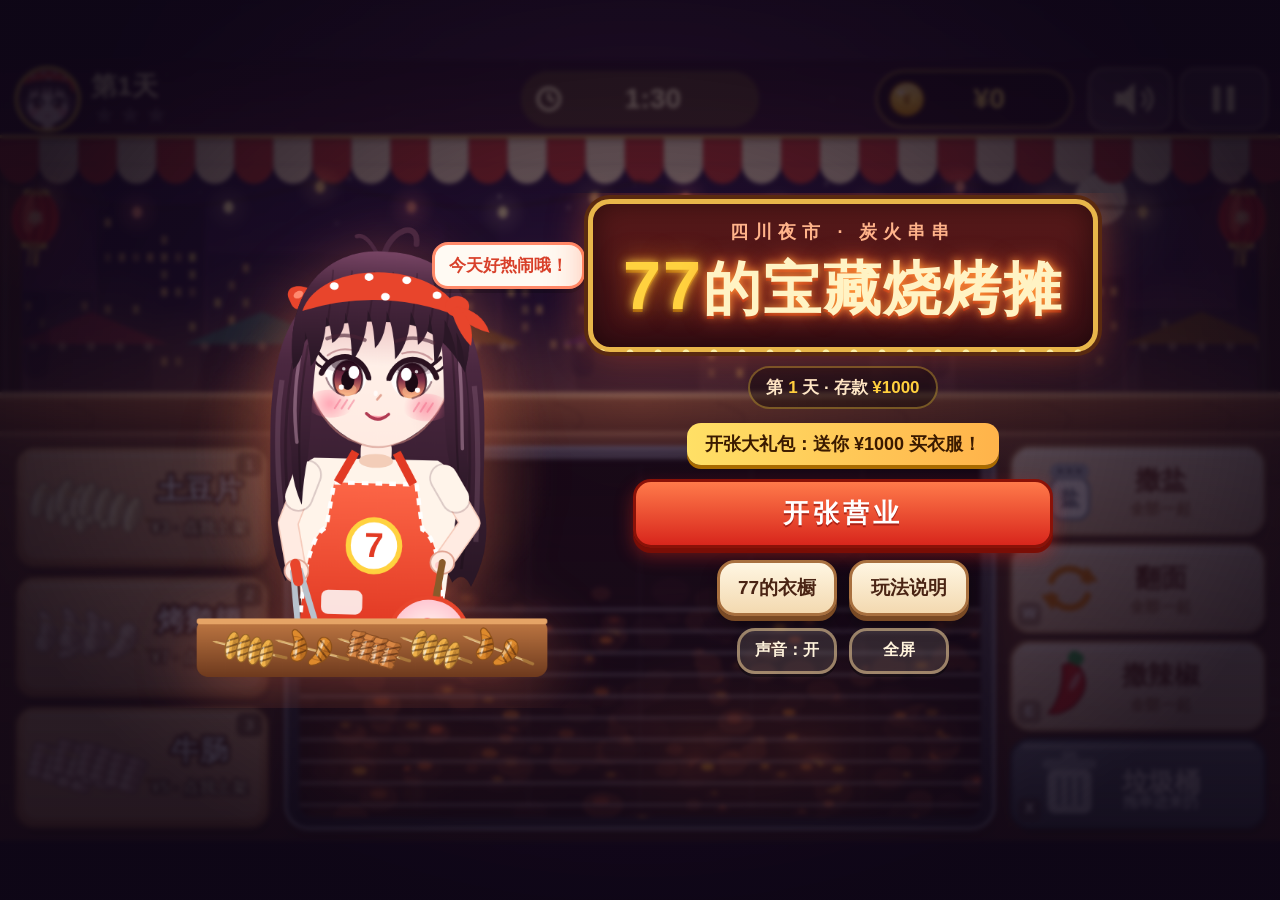
==== index.html @ 45ea3b95 "新版：夜市画面、火候圈、衣橱20+20、四川话77、音频规则（接入页面）" ====
<!doctype html>
<html lang="zh-CN">
<head>
<meta charset="utf-8">
<meta name="viewport" content="width=device-width,initial-scale=1,maximum-scale=1,user-scalable=no,viewport-fit=cover">
<meta name="apple-mobile-web-app-capable" content="yes">
<meta name="mobile-web-app-capable" content="yes">
<meta name="apple-mobile-web-app-status-bar-style" content="black-translucent">
<meta name="theme-color" content="#1a0f24">
<title>77的宝藏烧烤摊</title>
<link rel="stylesheet" href="style.css?v=3">
</head>
<body>
<div id="safeProbe"></div>
<canvas id="c" aria-label="烧烤摊游戏画面"></canvas>

<!-- 首页 -->
<section id="ov-title" class="ov show" aria-label="首页">
  <div class="title-wrap scroll">
    <div class="mascot-box"><canvas id="mascot" width="520" height="620"></canvas><div class="bubble" id="titleSay">大哥大姐，来尝一下嘛～</div></div>
    <div class="title-side">
      <div class="sign"><div class="sign-sub">四川夜市 · 炭火串串</div><h1><span class="n77">77</span>的宝藏烧烤摊</h1><div class="bulbs"></div></div>
      <div class="savebar" id="saveBar"></div>
      <div class="grant" id="grant" hidden></div>
      <div class="btns">
        <button class="btn primary big" id="bStart">开张营业</button>
        <div class="row"><button class="btn" id="bWardrobe">77的衣橱</button><button class="btn" id="bHelp">玩法说明</button></div>
        <div class="row small"><button class="btn ghost" id="bMuteT">声音：开</button><button class="btn ghost" id="bFS">全屏</button></div>
      </div>
      <div class="note" id="saveNote"></div>
    </div>
  </div>
</section>

<!-- 玩法 -->
<section id="ov-help" class="ov modal" aria-label="玩法说明">
  <div class="panel scroll">
    <button class="x" data-close aria-label="关闭">✕</button>
    <h2>怎么摆摊</h2>
    <ol class="steps">
      <li><b>上架</b>：点（或拖）下面的生串托盘，串就上烤架咯。</li>
      <li><b>调味</b>：每串按顺序 <i class="chip salt">撒盐</i> → <i class="chip flip">翻面</i> → <i class="chip chili">撒辣椒</i>。直接点串就做下一步；点右边的工具按钮，所有串一起做。</li>
      <li><b>看火候圈</b>：串上方的圆圈走到<span class="g">绿色</span>就熟了，<span class="o">橙色</span>是“快糊了”（还能卖，赶紧上），走完一圈才会糊。调好料又熟了的串会自动保温，糊得很慢。</li>
      <li><b>上菜</b>：圆圈中间出现 ✓ 就点一下串，会自动送给最着急要它的顾客；也可以把串拖给顾客。</li>
      <li>糊了的串点一下（或拖进垃圾桶）就扔掉，不扣钱。</li>
      <li>连续让顾客满意有<b>连击小费</b>；赚得多，收摊前还会有<b>BOSS大胃王</b>！</li>
    </ol>
    <p class="keys">电脑键盘：<kbd>1</kbd><kbd>2</kbd><kbd>3</kbd> 上架 · <kbd>Q</kbd><kbd>W</kbd><kbd>E</kbd> 撒盐/翻面/撒辣椒 · <kbd>空格</kbd> 上菜 · <kbd>X</kbd> 扔糊串 · <kbd>P</kbd> 暂停 · <kbd>M</kbd> 静音</p>
    <button class="btn primary" data-close>晓得咯！</button>
  </div>
</section>

<!-- 暂停 -->
<section id="ov-pause" class="ov modal" aria-label="暂停">
  <div class="panel narrow">
    <h2>歇一哈哈儿</h2>
    <p class="muted">点“继续”接着烤，串串不会糊。</p>
    <button class="btn primary big" id="bResume">继续</button>
    <div class="row"><button class="btn" id="bMuteP">声音：开</button><button class="btn" id="bQuit">回首页</button></div>
  </div>
</section>

<!-- 收摊 -->
<section id="ov-over" class="ov modal" aria-label="收摊">
  <div class="panel scroll" id="overPanel"></div>
</section>

<!-- 衣橱 -->
<section id="ov-wardrobe" class="ov modal" aria-label="77的衣橱">
  <div class="panel wardrobe">
    <button class="x" data-close aria-label="关闭">✕</button>
    <div class="wd-left">
      <canvas id="wdPrev" width="420" height="520"></canvas>
      <div class="info"><div class="wd-name" id="wdName"></div><div class="wd-money" id="wdMoney"></div></div>
    </div>
    <div class="wd-right">
      <div class="tabs"><button class="tab on" data-tab="outfit">衣服</button><button class="tab" data-tab="hat">帽子·发饰</button></div>
      <div class="grid scroll" id="wdGrid"></div>
      <div class="wd-act"><button class="btn ghost" id="wdReset">换回身上的</button><button class="btn primary" id="wdBtn">穿上</button></div>
    </div>
  </div>
</section>

<!-- 通用确认 -->
<section id="ov-dlg" class="ov modal top" aria-label="确认">
  <div class="panel narrow"><h2 id="dlgT"></h2><p id="dlgM"></p><div class="row"><button class="btn ghost" id="dlgNo">再想想</button><button class="btn primary" id="dlgYes">要得！</button></div></div>
</section>

<script src="js/util.js?v=3"></script>
<script src="js/char.js?v=3"></script>
<script src="js/audio.js?v=3"></script>
<script src="js/game.js?v=3"></script>
<script src="js/render.js?v=3"></script>
<script src="js/ui.js?v=3"></script>
</body>
</html>
---- style.css ----
:root{--plum:#1a0f24;--plum2:#2c1838;--red:#d8261c;--red2:#ff5a3a;--gold:#ffd23f;--cream:#fff3dc;--ink:#4a2414;
  --font:"PingFang SC","Hiragino Sans GB","Microsoft YaHei","Noto Sans CJK SC","Noto Sans SC","Source Han Sans SC","WenQuanYi Micro Hei",sans-serif;}
*{box-sizing:border-box;-webkit-tap-highlight-color:transparent}
html,body{margin:0;height:100%;overflow:hidden;background:radial-gradient(ellipse at 50% 30%,#3a1d40,#120a1c 70%);color:var(--cream);font-family:var(--font);
  -webkit-user-select:none;user-select:none;-webkit-touch-callout:none;overscroll-behavior:none;touch-action:none}
#safeProbe{position:fixed;inset:0;pointer-events:none;visibility:hidden;padding:env(safe-area-inset-top) env(safe-area-inset-right) env(safe-area-inset-bottom) env(safe-area-inset-left)}
#c{position:absolute;display:block;touch-action:none}
.ov{position:fixed;inset:0;display:none;z-index:10;padding:max(10px,env(safe-area-inset-top)) max(10px,env(safe-area-inset-right)) max(10px,env(safe-area-inset-bottom)) max(10px,env(safe-area-inset-left))}
.ov.show{display:flex;align-items:center;justify-content:center;animation:fadeIn .22s ease-out}
.ov.modal{background:rgba(14,6,20,.62);backdrop-filter:blur(3px);-webkit-backdrop-filter:blur(3px)}
.ov.top{z-index:30}
@keyframes fadeIn{from{opacity:0}to{opacity:1}}
@keyframes popIn{from{transform:scale(.86);opacity:0}to{transform:scale(1);opacity:1}}
.scroll{overflow-y:auto;-webkit-overflow-scrolling:touch;touch-action:pan-y;overscroll-behavior:contain}
/* ---------- 按钮 ---------- */
.btn{font-family:var(--font);font-weight:900;font-size:19px;color:var(--ink);background:linear-gradient(#fff6e2,#f3d9b0);border:3px solid #a8703f;border-radius:18px;padding:12px 18px;min-height:52px;min-width:120px;
  box-shadow:0 5px 0 #7a4a24,0 8px 16px rgba(0,0,0,.35);cursor:pointer;transition:transform .08s,box-shadow .08s;touch-action:manipulation}
.btn:active{transform:translateY(4px) scale(.98);box-shadow:0 1px 0 #7a4a24,0 3px 8px rgba(0,0,0,.35)}
.btn:focus-visible{outline:3px solid var(--gold);outline-offset:3px}
.btn.primary{color:#fff;background:linear-gradient(#ff7a4a,#d8261c);border-color:#8a1208;box-shadow:0 5px 0 #7a0e06,0 8px 18px rgba(216,38,28,.45);text-shadow:0 2px 0 rgba(120,0,0,.5)}
.btn.primary:active{box-shadow:0 1px 0 #7a0e06}
.btn.big{font-size:26px;padding:14px 28px;min-height:64px;letter-spacing:4px}
.btn.ghost{background:rgba(255,243,220,.12);color:var(--cream);border-color:rgba(255,220,160,.5);box-shadow:0 3px 0 rgba(0,0,0,.35)}
.btn[disabled]{filter:grayscale(.7);opacity:.6;cursor:not-allowed}
.row{display:flex;gap:12px;justify-content:center;flex-wrap:wrap}
.row.small .btn{font-size:16px;min-height:46px;min-width:100px;padding:8px 14px}
/* ---------- 首页 ---------- */
#ov-title{background:radial-gradient(ellipse at 50% 45%,rgba(40,14,40,.55),rgba(14,6,22,.88) 75%);backdrop-filter:blur(2px);-webkit-backdrop-filter:blur(2px)}
.title-wrap{display:flex;align-items:center;justify-content:center;gap:26px;width:100%;max-width:1100px;max-height:100%;padding:6px}
.title-side{display:flex;flex-direction:column;align-items:center;gap:14px;min-width:0}
.mascot-box{position:relative;flex:0 0 auto}
#mascot{width:min(36vw,60vh,380px);height:auto;display:block;filter:drop-shadow(0 10px 30px rgba(255,120,80,.35))}
.bubble{position:absolute;top:4%;right:-6%;background:#fffaf3;color:#d8402a;font-weight:900;font-size:17px;padding:9px 14px;border-radius:16px;border:3px solid #ff8a6a;box-shadow:0 4px 0 rgba(0,0,0,.2);white-space:nowrap;animation:bob 2.4s ease-in-out infinite}
@keyframes bob{50%{transform:translateY(-6px)}}
.sign{position:relative;padding:16px 30px 18px;border-radius:22px;background:linear-gradient(#5a1a1a,#3a0e14);border:5px solid #e8b64a;box-shadow:0 0 0 4px #5a2a10,0 0 40px rgba(255,90,40,.45),inset 0 0 30px rgba(0,0,0,.5);text-align:center;animation:popIn .5s cubic-bezier(.2,1.4,.4,1)}
.sign h1{margin:2px 0 0;font-size:clamp(30px,5.4vw,58px);font-weight:900;letter-spacing:2px;color:#fff3c4;text-shadow:0 0 8px #ff9a3a,0 0 22px #ff5a2a,0 3px 0 #8a1208;white-space:nowrap}
.sign .n77{color:#ffd23f;font-size:1.18em;text-shadow:0 0 10px #ffd23f,0 0 26px #ff7a1a,0 3px 0 #8a4a00}
.sign-sub{font-size:clamp(13px,1.8vw,18px);font-weight:800;color:#ffb38a;letter-spacing:6px}
.bulbs{position:absolute;inset:-5px;border-radius:22px;pointer-events:none;background:
  radial-gradient(circle,#fff6b0 0 3px,transparent 4px) 0 0/28px 28px;-webkit-mask:linear-gradient(#000,#000) content-box exclude,linear-gradient(#000,#000);mask:linear-gradient(#000,#000) content-box exclude,linear-gradient(#000,#000);padding:4px;animation:twinkle 1.2s steps(2) infinite;opacity:.9}
@keyframes twinkle{50%{opacity:.45}}
.savebar{font-weight:800;font-size:17px;color:#ffe9c8;background:rgba(0,0,0,.35);padding:8px 16px;border-radius:999px;border:2px solid rgba(255,210,63,.35);text-align:center}
.savebar b{color:var(--gold)}
.grant{font-weight:900;font-size:18px;color:#3a1a00;background:linear-gradient(90deg,#ffe066,#ffb34a);padding:9px 18px;border-radius:14px;box-shadow:0 4px 0 #a86a00;animation:popIn .5s .3s both cubic-bezier(.2,1.4,.4,1)}
.btns{display:flex;flex-direction:column;gap:12px;align-items:stretch;width:min(420px,88vw)}
.note{font-size:14px;color:#ffb0a0;min-height:1em;text-align:center}
@media (orientation:portrait){.title-wrap{flex-direction:column;gap:6px}#mascot{width:min(62vw,40vh,340px)}.bubble{right:-14%;font-size:15px}}
@media (max-height:500px) and (orientation:landscape){#mascot{width:min(30vw,82vh)}.sign{padding:8px 18px 10px}.sign h1{font-size:32px}.btns{gap:8px}.btn.big{min-height:52px;font-size:22px;padding:8px 20px}.btn{min-height:46px;padding:8px 14px;font-size:17px}.title-side{gap:8px}.savebar{font-size:14px;padding:5px 12px}.grant{font-size:15px;padding:6px 12px}}
/* ---------- 面板 ---------- */
.panel{position:relative;background:linear-gradient(#fff8ea,#f6e2c2);color:var(--ink);border:4px solid #a8703f;border-radius:26px;padding:22px 24px;max-width:620px;width:100%;max-height:100%;box-shadow:0 0 0 5px #5a2e14,0 20px 60px rgba(0,0,0,.55);animation:popIn .28s cubic-bezier(.2,1.4,.4,1);text-align:center}
.panel.narrow{max-width:420px}
.panel h2{margin:0 0 10px;font-size:28px;font-weight:900;color:#c8352b;letter-spacing:2px}
.panel p{font-size:17px;line-height:1.6;margin:8px 0 14px}
.muted{color:#8a5a3a}
.x{position:absolute;top:10px;right:10px;width:48px;height:48px;border-radius:50%;border:3px solid #a8703f;background:#fff3dc;color:#7a3a20;font-size:24px;font-weight:900;cursor:pointer;line-height:1;z-index:2;touch-action:manipulation}
.x:active{transform:scale(.92)}
.steps{text-align:left;font-size:17px;line-height:1.65;padding-left:24px;margin:6px 0 10px}
.steps li{margin:6px 0}
.chip{font-style:normal;font-weight:900;padding:1px 8px;border-radius:8px;color:#fff;white-space:nowrap}
.chip.salt{background:#6a7a8a}.chip.flip{background:#e07a00}.chip.chili{background:#d8261c}
.g{color:#1f9a3a;font-weight:900}.o{color:#e07a00;font-weight:900}
.keys{font-size:14px!important;color:#8a5a3a}
kbd{display:inline-block;min-width:22px;padding:1px 6px;border-radius:6px;background:#fff;border:2px solid #c8a07a;font-family:var(--font);font-weight:900;font-size:13px;color:#5a2e14}
@media (pointer:coarse){.keys{display:none}}
/* 收摊 */
.over-day{font-size:16px;font-weight:900;color:#a86a3a;letter-spacing:4px}
.stars{display:flex;justify-content:center;gap:10px;margin:6px 0}
.stars span{font-size:46px;color:#d8c8b0;text-shadow:0 3px 0 rgba(0,0,0,.15);transform:scale(.4);opacity:0;animation:starIn .45s cubic-bezier(.2,1.6,.4,1) forwards}
.stars span.on{color:#ffc21a;text-shadow:0 0 12px #ffe066,0 3px 0 #a86a00}
@keyframes starIn{to{transform:scale(1);opacity:1}}
.earn{font-size:44px;font-weight:900;color:#d8261c;margin:2px 0}
.stats{display:grid;grid-template-columns:repeat(3,1fr);gap:8px;margin:12px 0}
.stats div{background:rgba(255,255,255,.65);border-radius:14px;padding:8px 4px;font-size:14px;color:#8a5a3a;font-weight:800}
.stats b{display:block;font-size:22px;color:#5a2e14}
.qsay{background:#fff;border:3px solid #ff8a6a;border-radius:16px;padding:10px 14px;font-weight:900;color:#d8402a;margin:10px auto;max-width:440px}
.boss-res{font-weight:900;color:#7a2ad0;margin:4px 0}
/* ---------- 衣橱 ---------- */
.panel.wardrobe{max-width:1000px;display:flex;gap:18px;padding:18px;height:min(640px,100%);text-align:left}
.wd-left{flex:0 0 36%;display:flex;flex-direction:column;align-items:center;justify-content:center;background:radial-gradient(ellipse at 50% 40%,#ffe0ec,#ffc2d6 60%,#f0a0c0);border-radius:20px;border:3px solid #e8a0b8;padding:10px;min-height:0;position:relative;overflow:hidden}
#wdPrev{width:100%;height:auto;max-height:calc(100% - 70px);object-fit:contain}
.info{display:flex;flex-direction:column;align-items:center;gap:4px}
.wd-name{font-size:22px;font-weight:900;color:#a8204a;text-align:center}
.wd-money{font-size:16px;font-weight:900;color:#5a2e14;background:rgba(255,255,255,.7);border-radius:999px;padding:4px 14px;margin-top:6px}
.wd-right{flex:1;display:flex;flex-direction:column;min-width:0;min-height:0}
.tabs{display:flex;gap:8px;margin:2px 56px 10px 0}
.tab{flex:1;font-family:var(--font);font-size:18px;font-weight:900;min-height:48px;border-radius:14px;border:3px solid #c8a07a;background:#fff3dc;color:#8a5a3a;cursor:pointer;touch-action:manipulation}
.tab.on{background:#d8261c;color:#fff;border-color:#8a1208}
.grid{flex:1;display:grid;grid-template-columns:repeat(auto-fill,minmax(112px,1fr));gap:10px;padding:4px 4px 10px;min-height:0;align-content:start}
.card{position:relative;background:#fff;border:3px solid #e8d0b0;border-radius:16px;padding:4px 4px 6px;cursor:pointer;text-align:center;transition:transform .1s;touch-action:manipulation}
.card:active{transform:scale(.96)}
.card canvas{width:100%;height:auto;display:block;border-radius:12px;background:linear-gradient(#fff4f8,#ffe2ec)}
.card .nm{font-size:13px;font-weight:900;color:#5a2e14;margin-top:3px;white-space:nowrap;overflow:hidden;text-overflow:ellipsis}
.card .pr{font-size:13px;font-weight:900;color:#d8261c}
.card .pr.own{color:#2f9a4a}
.card.sel{border-color:#ff5a7a;box-shadow:0 0 0 3px #ffb0c4}
.card.wear::after{content:"穿着";position:absolute;top:6px;left:6px;background:#2fae4a;color:#fff;font-size:12px;font-weight:900;padding:1px 7px;border-radius:8px}
.card .new{position:absolute;top:6px;right:6px;background:#ff5a3a;color:#fff;font-size:11px;font-weight:900;padding:1px 6px;border-radius:8px}
.wd-act{display:flex;gap:10px;justify-content:flex-end;padding-top:10px;border-top:2px dashed #e0c8a8}
.wd-act .btn{min-width:130px}
@media (orientation:portrait){.panel.wardrobe{flex-direction:column;height:100%;max-height:100%;padding:14px}.wd-left{flex:0 0 34%;flex-direction:row;gap:8px}#wdPrev{width:auto;height:100%;max-height:100%}.wd-left .info{flex:0 0 auto;max-width:45%}.wd-name{writing-mode:horizontal-tb}.grid{grid-template-columns:repeat(auto-fill,minmax(96px,1fr))}}
@media (max-height:500px) and (orientation:landscape){.panel.wardrobe{height:100%;padding:10px;gap:10px}.tab{min-height:44px}.grid{grid-template-columns:repeat(auto-fill,minmax(90px,1fr));gap:8px}.info{display:flex;flex-direction:column;align-items:center;gap:4px}
.wd-name{font-size:17px}.wd-money{font-size:13px}.wd-act{padding-top:6px}.wd-act .btn{min-height:46px;padding:6px 12px}}
.sparkle{position:absolute;pointer-events:none;width:16px;height:16px;background:radial-gradient(circle,#fff 0 30%,#ffe066 40%,transparent 70%);border-radius:50%;animation:spk .9s ease-out forwards}
@keyframes spk{from{transform:translate(0,0) scale(.4);opacity:1}to{transform:translate(var(--dx),var(--dy)) scale(1.3);opacity:0}}
@media (max-height:500px) and (orientation:landscape){.panel{padding:12px 18px}.panel h2{font-size:22px;margin-bottom:4px}.stars span{font-size:34px}.earn{font-size:34px}.stats{grid-template-columns:repeat(6,1fr);gap:6px;margin:8px 0}.stats div{font-size:12px;padding:5px 2px}.stats b{font-size:18px}.qsay{margin:6px auto;padding:6px 12px}.steps{font-size:15px;line-height:1.5}
  #overPanel .btns{flex-direction:row;width:auto;justify-content:center;align-items:center}#overPanel .btns .row{flex-wrap:nowrap}}
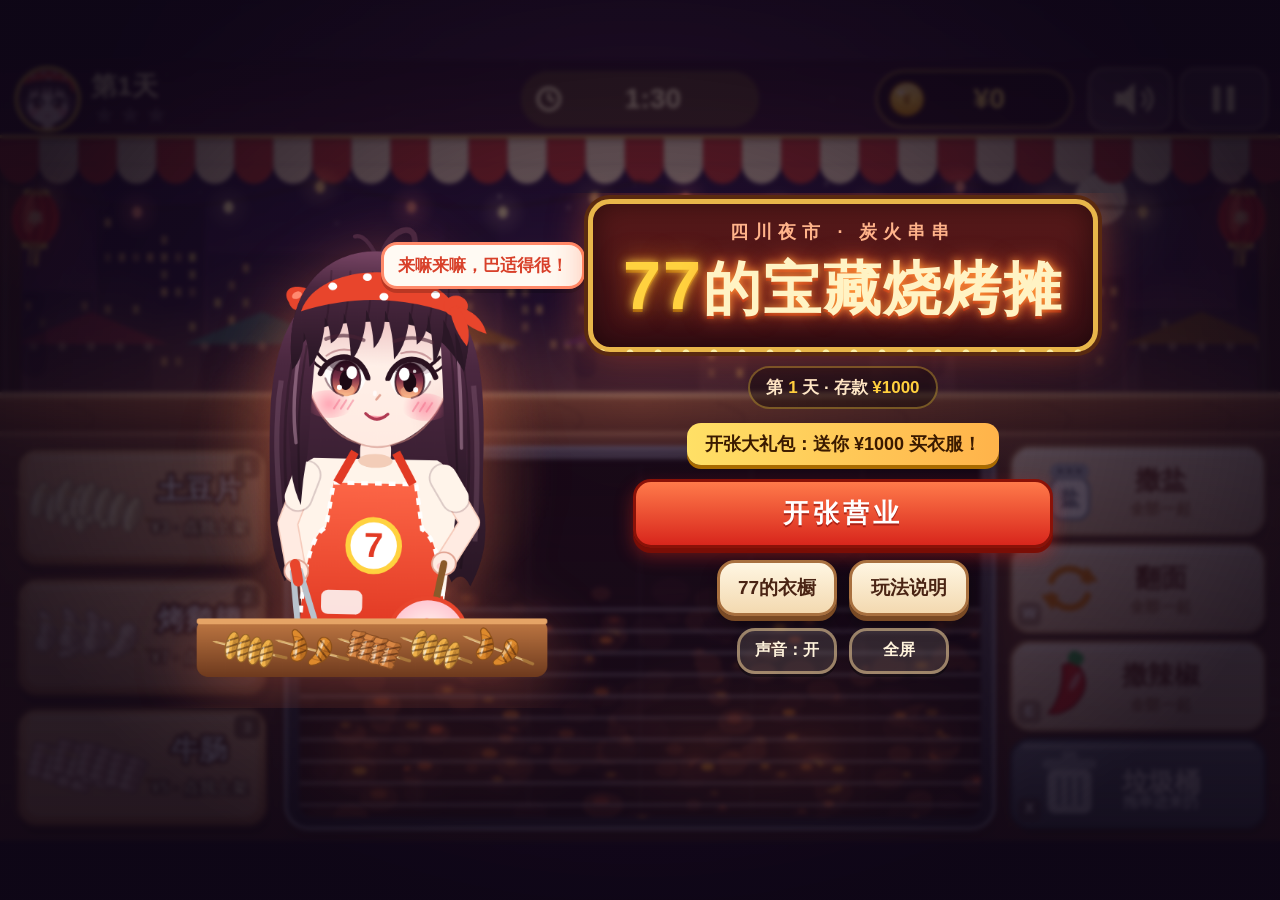
==== commit 42e1a4e7: "四川话台词补充、玩法文字、progress.md" ====
--- a/index.html
+++ b/index.html
@@ -38,8 +38,8 @@
     <button class="x" data-close aria-label="关闭">✕</button>
     <h2>怎么摆摊</h2>
     <ol class="steps">
-      <li><b>上架</b>：点（或拖）下面的生串托盘，串就上烤架咯。</li>
-      <li><b>调味</b>：每串按顺序 <i class="chip salt">撒盐</i> → <i class="chip flip">翻面</i> → <i class="chip chili">撒辣椒</i>。直接点串就做下一步；点右边的工具按钮，所有串一起做。</li>
+      <li><b>上架</b>：点（或拖）生串托盘，串就上烤架咯。</li>
+      <li><b>调味</b>：每串按顺序 <i class="chip salt">撒盐</i> → <i class="chip flip">翻面</i> → <i class="chip chili">撒辣椒</i>。直接点串就做下一步；点工具按钮，所有串一起做。</li>
       <li><b>看火候圈</b>：串上方的圆圈走到<span class="g">绿色</span>就熟了，<span class="o">橙色</span>是“快糊了”（还能卖，赶紧上），走完一圈才会糊。调好料又熟了的串会自动保温，糊得很慢。</li>
       <li><b>上菜</b>：圆圈中间出现 ✓ 就点一下串，会自动送给最着急要它的顾客；也可以把串拖给顾客。</li>
       <li>糊了的串点一下（或拖进垃圾桶）就扔掉，不扣钱。</li>
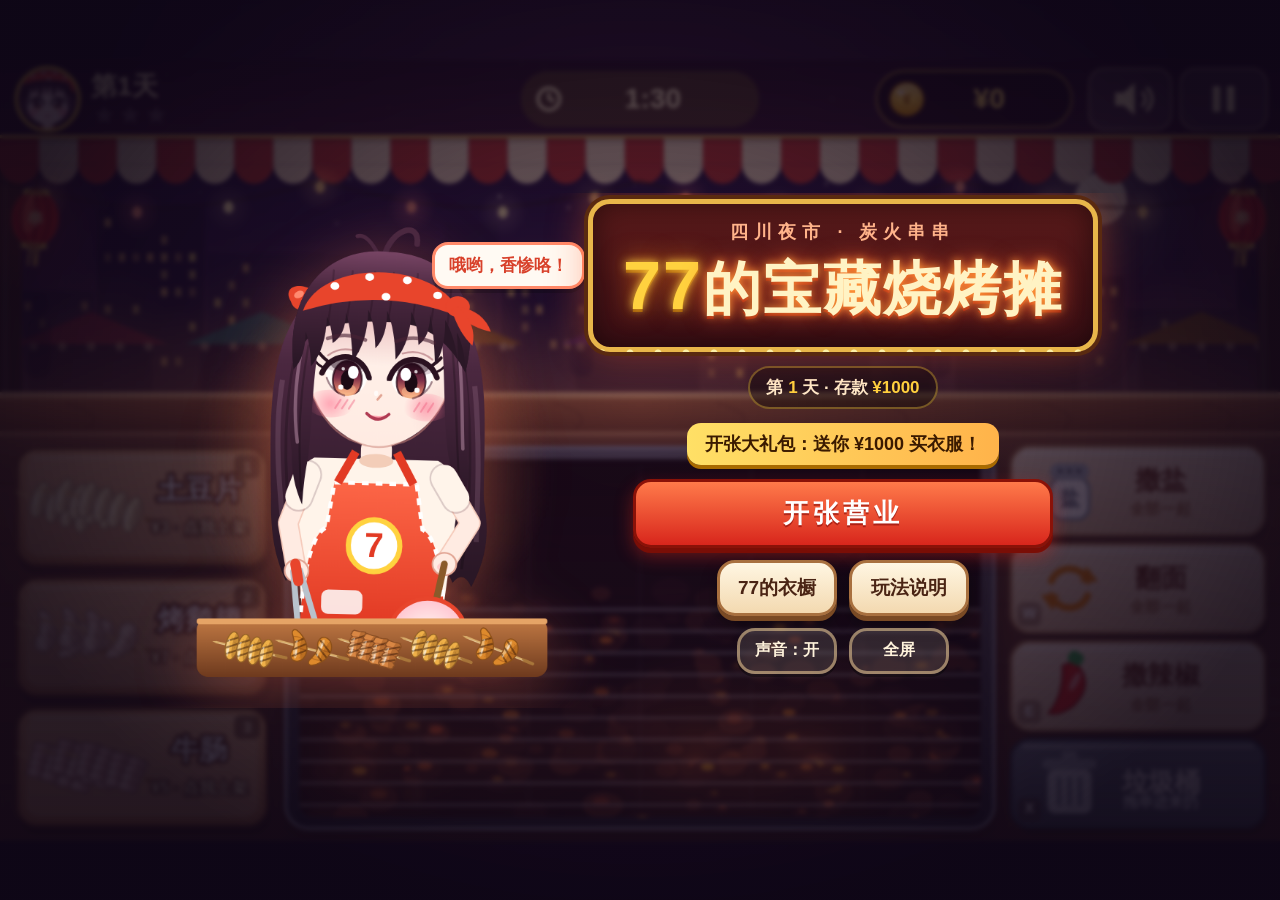
==== commit 8039d8bd: "衣橱预览：清掉残留台词/大招光环，气泡不裁切" ====
--- a/index.html
+++ b/index.html
@@ -8,7 +8,7 @@
 <meta name="apple-mobile-web-app-status-bar-style" content="black-translucent">
 <meta name="theme-color" content="#1a0f24">
 <title>77的宝藏烧烤摊</title>
-<link rel="stylesheet" href="style.css?v=3">
+<link rel="stylesheet" href="style.css?v=4">
 </head>
 <body>
 <div id="safeProbe"></div>
@@ -86,11 +86,11 @@
   <div class="panel narrow"><h2 id="dlgT"></h2><p id="dlgM"></p><div class="row"><button class="btn ghost" id="dlgNo">再想想</button><button class="btn primary" id="dlgYes">要得！</button></div></div>
 </section>
 
-<script src="js/util.js?v=3"></script>
-<script src="js/char.js?v=3"></script>
-<script src="js/audio.js?v=3"></script>
-<script src="js/game.js?v=3"></script>
-<script src="js/render.js?v=3"></script>
-<script src="js/ui.js?v=3"></script>
+<script src="js/util.js?v=4"></script>
+<script src="js/char.js?v=4"></script>
+<script src="js/audio.js?v=4"></script>
+<script src="js/game.js?v=4"></script>
+<script src="js/render.js?v=4"></script>
+<script src="js/ui.js?v=4"></script>
 </body>
 </html>
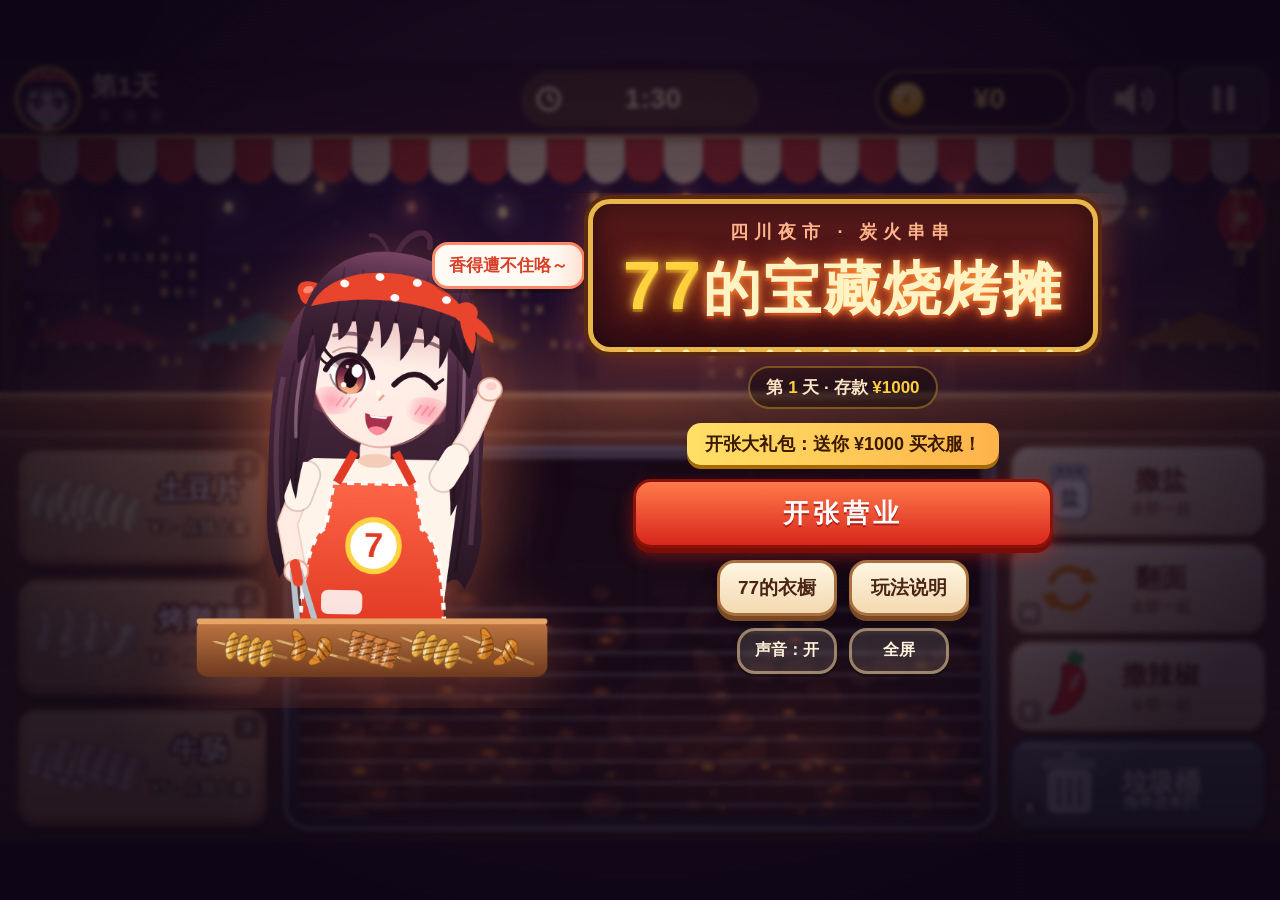
==== commit c11aa8f1: "衣橱预览台词气泡放大" ====
--- a/index.html
+++ b/index.html
@@ -8,7 +8,7 @@
 <meta name="apple-mobile-web-app-status-bar-style" content="black-translucent">
 <meta name="theme-color" content="#1a0f24">
 <title>77的宝藏烧烤摊</title>
-<link rel="stylesheet" href="style.css?v=4">
+<link rel="stylesheet" href="style.css?v=5">
 </head>
 <body>
 <div id="safeProbe"></div>
@@ -86,11 +86,11 @@
   <div class="panel narrow"><h2 id="dlgT"></h2><p id="dlgM"></p><div class="row"><button class="btn ghost" id="dlgNo">再想想</button><button class="btn primary" id="dlgYes">要得！</button></div></div>
 </section>
 
-<script src="js/util.js?v=4"></script>
-<script src="js/char.js?v=4"></script>
-<script src="js/audio.js?v=4"></script>
-<script src="js/game.js?v=4"></script>
-<script src="js/render.js?v=4"></script>
-<script src="js/ui.js?v=4"></script>
+<script src="js/util.js?v=5"></script>
+<script src="js/char.js?v=5"></script>
+<script src="js/audio.js?v=5"></script>
+<script src="js/game.js?v=5"></script>
+<script src="js/render.js?v=5"></script>
+<script src="js/ui.js?v=5"></script>
 </body>
 </html>
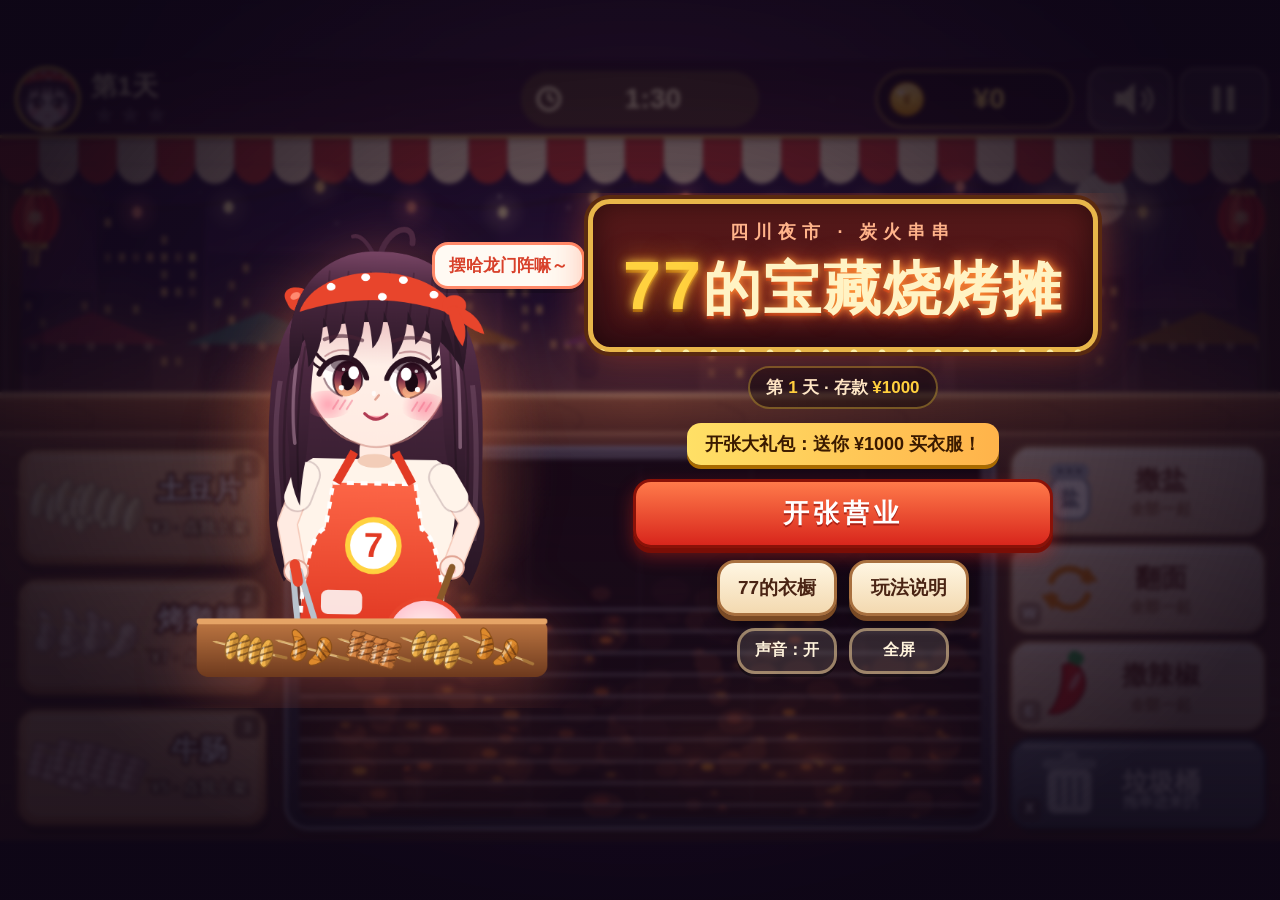
==== commit a33d752f: "15款发型（衣橱新标签）、顾客更多、BOSS预告+烤架自动结算、存档v3" ====
--- a/index.html
+++ b/index.html
@@ -74,7 +74,7 @@
       <div class="info"><div class="wd-name" id="wdName"></div><div class="wd-money" id="wdMoney"></div></div>
     </div>
     <div class="wd-right">
-      <div class="tabs"><button class="tab on" data-tab="outfit">衣服</button><button class="tab" data-tab="hat">帽子·发饰</button></div>
+      <div class="tabs"><button class="tab on" data-tab="outfit">衣服</button><button class="tab" data-tab="hair">发型</button><button class="tab" data-tab="hat">帽子·发饰</button></div>
       <div class="grid scroll" id="wdGrid"></div>
       <div class="wd-act"><button class="btn ghost" id="wdReset">换回身上的</button><button class="btn primary" id="wdBtn">穿上</button></div>
     </div>
@@ -88,6 +88,7 @@
 
 <script src="js/util.js?v=5"></script>
 <script src="js/char.js?v=5"></script>
+<script src="js/hair.js?v=5"></script>
 <script src="js/audio.js?v=5"></script>
 <script src="js/game.js?v=5"></script>
 <script src="js/render.js?v=5"></script>
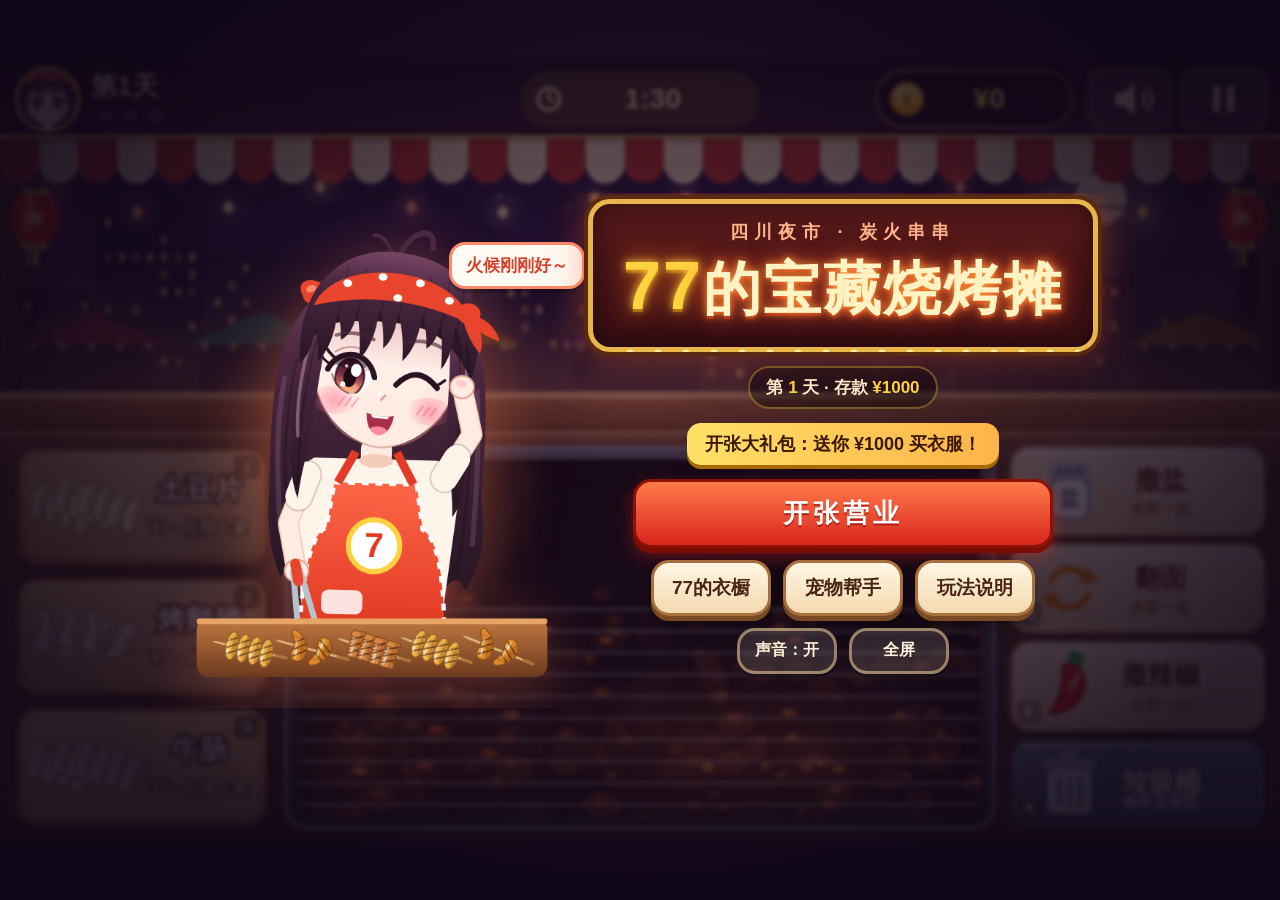
==== commit e780a884: "宠物帮手：9只可买（¥500），最多2只上班，自动上架/调味/上菜，不碰BOSS、不烤糊，存档v4" ====
--- a/index.html
+++ b/index.html
@@ -8,7 +8,7 @@
 <meta name="apple-mobile-web-app-status-bar-style" content="black-translucent">
 <meta name="theme-color" content="#1a0f24">
 <title>77的宝藏烧烤摊</title>
-<link rel="stylesheet" href="style.css?v=5">
+<link rel="stylesheet" href="style.css?v=6">
 </head>
 <body>
 <div id="safeProbe"></div>
@@ -24,7 +24,7 @@
       <div class="grant" id="grant" hidden></div>
       <div class="btns">
         <button class="btn primary big" id="bStart">开张营业</button>
-        <div class="row"><button class="btn" id="bWardrobe">77的衣橱</button><button class="btn" id="bHelp">玩法说明</button></div>
+        <div class="row"><button class="btn" id="bWardrobe">77的衣橱</button><button class="btn" id="bPets">宠物帮手</button><button class="btn" id="bHelp">玩法说明</button></div>
         <div class="row small"><button class="btn ghost" id="bMuteT">声音：开</button><button class="btn ghost" id="bFS">全屏</button></div>
       </div>
       <div class="note" id="saveNote"></div>
@@ -74,8 +74,9 @@
       <div class="info"><div class="wd-name" id="wdName"></div><div class="wd-money" id="wdMoney"></div></div>
     </div>
     <div class="wd-right">
-      <div class="tabs"><button class="tab on" data-tab="outfit">衣服</button><button class="tab" data-tab="hair">发型</button><button class="tab" data-tab="hat">帽子·发饰</button></div>
+      <div class="tabs"><button class="tab on" data-tab="outfit">衣服</button><button class="tab" data-tab="hair">发型</button><button class="tab" data-tab="hat">帽子·发饰</button><button class="tab" data-tab="pet">宠物帮手</button></div>
       <div class="grid scroll" id="wdGrid"></div>
+      <div class="roster" id="wdRoster" hidden></div>
       <div class="wd-act"><button class="btn ghost" id="wdReset">换回身上的</button><button class="btn primary" id="wdBtn">穿上</button></div>
     </div>
   </div>
@@ -86,12 +87,13 @@
   <div class="panel narrow"><h2 id="dlgT"></h2><p id="dlgM"></p><div class="row"><button class="btn ghost" id="dlgNo">再想想</button><button class="btn primary" id="dlgYes">要得！</button></div></div>
 </section>
 
-<script src="js/util.js?v=5"></script>
-<script src="js/char.js?v=5"></script>
-<script src="js/hair.js?v=5"></script>
-<script src="js/audio.js?v=5"></script>
-<script src="js/game.js?v=5"></script>
-<script src="js/render.js?v=5"></script>
-<script src="js/ui.js?v=5"></script>
+<script src="js/util.js?v=6"></script>
+<script src="js/char.js?v=6"></script>
+<script src="js/hair.js?v=6"></script>
+<script src="js/pets.js?v=6"></script>
+<script src="js/audio.js?v=6"></script>
+<script src="js/game.js?v=6"></script>
+<script src="js/render.js?v=6"></script>
+<script src="js/ui.js?v=6"></script>
 </body>
 </html>
--- a/style.css
+++ b/style.css
@@ -104,3 +104,14 @@
 @keyframes spk{from{transform:translate(0,0) scale(.4);opacity:1}to{transform:translate(var(--dx),var(--dy)) scale(1.3);opacity:0}}
 @media (max-height:500px) and (orientation:landscape){.panel{padding:12px 18px}.panel h2{font-size:22px;margin-bottom:4px}.stars span{font-size:34px}.earn{font-size:34px}.stats{grid-template-columns:repeat(6,1fr);gap:6px;margin:8px 0}.stats div{font-size:12px;padding:5px 2px}.stats b{font-size:18px}.qsay{margin:6px auto;padding:6px 12px}.steps{font-size:15px;line-height:1.5}
   #overPanel .btns{flex-direction:row;width:auto;justify-content:center;align-items:center}#overPanel .btns .row{flex-wrap:nowrap}}
+/* 宠物帮手 */
+.tab{font-size:16px;padding:0 4px;white-space:nowrap}
+.roster{display:flex;flex-wrap:wrap;align-items:center;gap:6px;margin:6px 0 2px;padding:6px 8px;background:#fff3dc;border:2px dashed #e0b88a;border-radius:12px;font-weight:900;color:#8a5a3a;font-size:14px}
+.roster[hidden]{display:none}
+.roster .rl{color:#d8261c;margin-right:2px}
+.roster .rh{font-size:13px;font-weight:800;color:#9a6a4a}
+.roster .chip{font-family:var(--font);font-weight:900;font-size:14px;min-height:36px;padding:0 10px;border-radius:18px;border:2px solid #ff9ab8;background:#fff;color:#8a3a5a;cursor:pointer;touch-action:manipulation}
+.roster .chip b{color:#d8261c;font-size:12px}
+#ov-wardrobe.pet-tab .card canvas{background:linear-gradient(#fffbe8,#ffeccc)}
+#ov-wardrobe.pet-tab .card.wear::after{content:"上班"}
+#ov-wardrobe.pet-tab #wdReset{display:none}
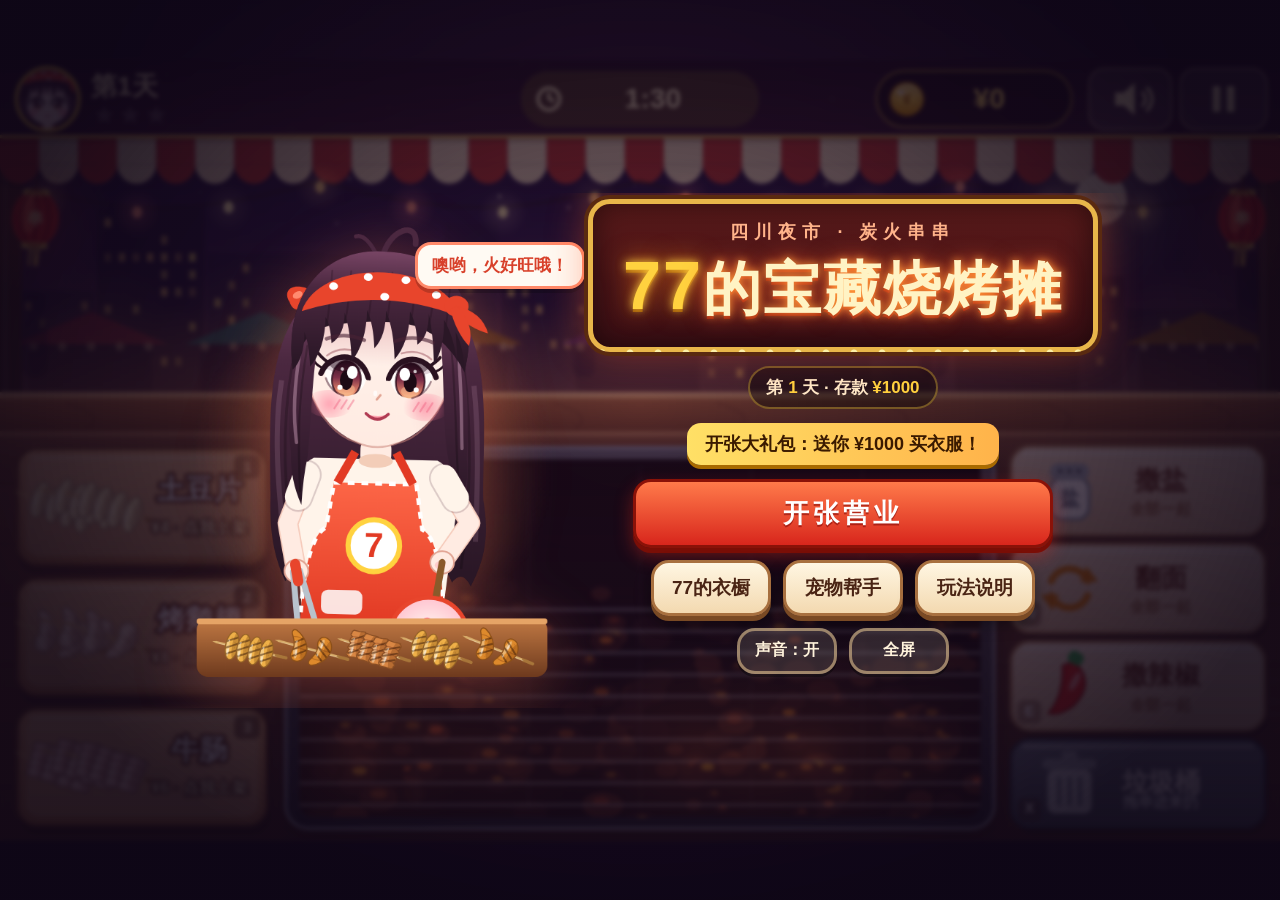
==== commit e583ab4d: "宠物平衡、价格微调、星级重调、统计数据、帮助说明" ====
--- a/index.html
+++ b/index.html
@@ -43,7 +43,8 @@
       <li><b>看火候圈</b>：串上方的圆圈走到<span class="g">绿色</span>就熟了，<span class="o">橙色</span>是“快糊了”（还能卖，赶紧上），走完一圈才会糊。调好料又熟了的串会自动保温，糊得很慢。</li>
       <li><b>上菜</b>：圆圈中间出现 ✓ 就点一下串，会自动送给最着急要它的顾客；也可以把串拖给顾客。</li>
       <li>糊了的串点一下（或拖进垃圾桶）就扔掉，不扣钱。</li>
-      <li>连续让顾客满意有<b>连击小费</b>；赚得多，收摊前还会有<b>BOSS大胃王</b>！</li>
+      <li>连续让顾客满意有<b>连击小费</b>；赚得多，收摊前还会有<b>BOSS大胃王</b>！大人物来之前 12 秒不来新客人，烤架上剩的熟串会半价卖掉。</li>
+      <li><b>宠物帮手</b>：在「宠物帮手」里花 ¥500 买小猫、小狗或打工人，最多 2 只上班。它们会自动烤串、上菜（串上有小爪印），但 BOSS 的单要你亲自做哦。</li>
     </ol>
     <p class="keys">电脑键盘：<kbd>1</kbd><kbd>2</kbd><kbd>3</kbd> 上架 · <kbd>Q</kbd><kbd>W</kbd><kbd>E</kbd> 撒盐/翻面/撒辣椒 · <kbd>空格</kbd> 上菜 · <kbd>X</kbd> 扔糊串 · <kbd>P</kbd> 暂停 · <kbd>M</kbd> 静音</p>
     <button class="btn primary" data-close>晓得咯！</button>
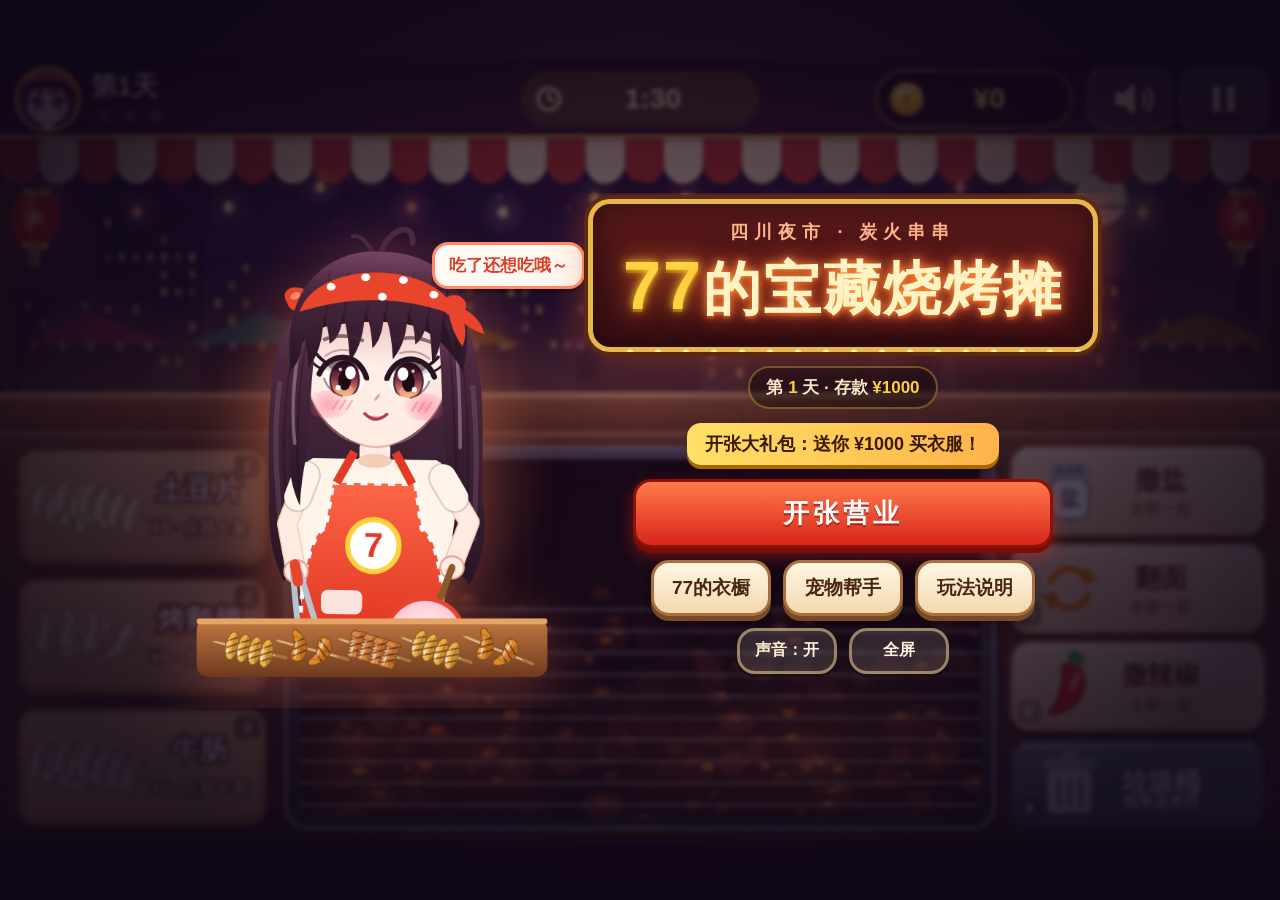
==== commit 38658f36: "缓存版本 v7" ====
--- a/index.html
+++ b/index.html
@@ -8,7 +8,7 @@
 <meta name="apple-mobile-web-app-status-bar-style" content="black-translucent">
 <meta name="theme-color" content="#1a0f24">
 <title>77的宝藏烧烤摊</title>
-<link rel="stylesheet" href="style.css?v=6">
+<link rel="stylesheet" href="style.css?v=7">
 </head>
 <body>
 <div id="safeProbe"></div>
@@ -88,13 +88,13 @@
   <div class="panel narrow"><h2 id="dlgT"></h2><p id="dlgM"></p><div class="row"><button class="btn ghost" id="dlgNo">再想想</button><button class="btn primary" id="dlgYes">要得！</button></div></div>
 </section>
 
-<script src="js/util.js?v=6"></script>
-<script src="js/char.js?v=6"></script>
-<script src="js/hair.js?v=6"></script>
-<script src="js/pets.js?v=6"></script>
-<script src="js/audio.js?v=6"></script>
-<script src="js/game.js?v=6"></script>
-<script src="js/render.js?v=6"></script>
-<script src="js/ui.js?v=6"></script>
+<script src="js/util.js?v=7"></script>
+<script src="js/char.js?v=7"></script>
+<script src="js/hair.js?v=7"></script>
+<script src="js/pets.js?v=7"></script>
+<script src="js/audio.js?v=7"></script>
+<script src="js/game.js?v=7"></script>
+<script src="js/render.js?v=7"></script>
+<script src="js/ui.js?v=7"></script>
 </body>
 </html>
